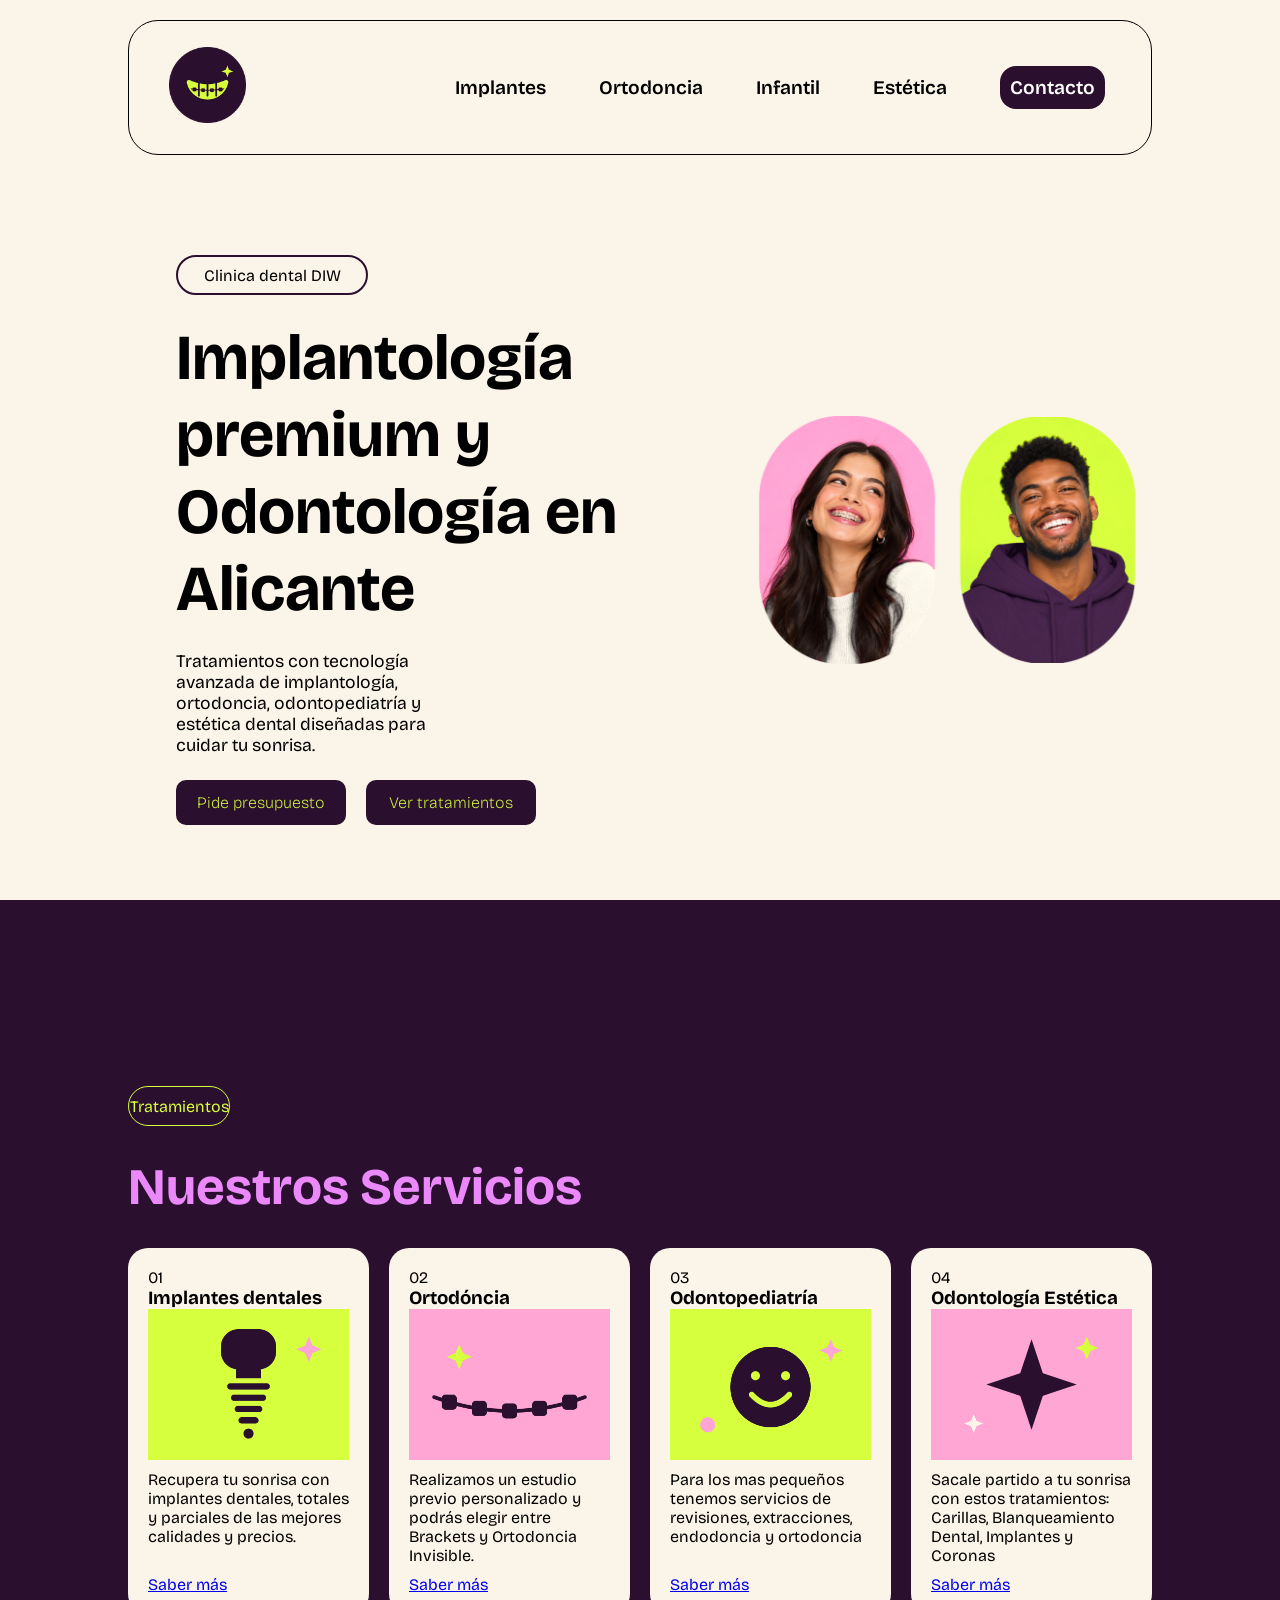
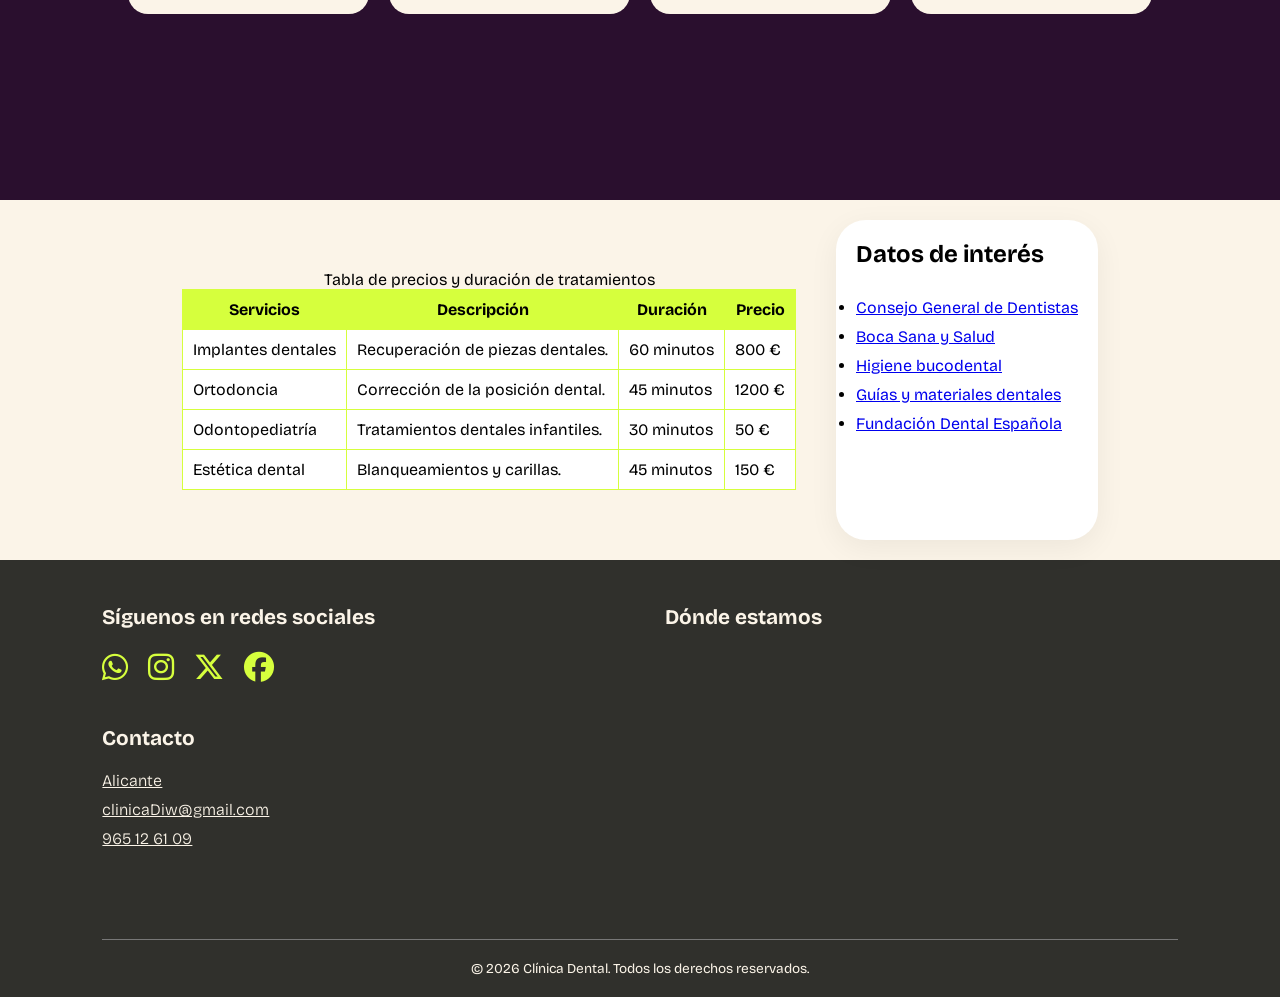
==== index.html @ 1267e320 "versión movil con media query, solo movil" ====
<!DOCTYPE html>
<html lang="es">
<head>
    <meta charset="UTF-8">
    <meta name="viewport" content="width=device-width, initial-scale=1.0">
    <meta charset="UTF-8">
    <meta name="description" content="Clínica Dental DIW en Alicante. Especialistas en implantología, ortodoncia, odontopediatría y estética dental.">
    <meta name="author" content="Clínica Dental DIW">
    

     <title>Clínica Dental DIW</title>

   <link rel="stylesheet" href="style.css">
   <link rel="preconnect" href="https://fonts.googleapis.com">
<link rel="preconnect" href="https://fonts.gstatic.com" crossorigin>
<link href="https://fonts.googleapis.com/css2?family=Bricolage+Grotesque:opsz,wght@12..96,200..800&display=swap" rel="stylesheet">
<link rel="stylesheet" href="https://cdnjs.cloudflare.com/ajax/libs/font-awesome/6.7.2/css/all.min.css">

</head>
   
<body>
  

    <div class="container1">

                <main>
  <!-- <a class="whatsappFijo" href="https://wa.me/34XXXXXXXXX" target="_blank">
    <i class="fa-brands fa-whatsapp"></i>
    </a> -->
        <header>
            <nav>

                <div class="logo" >
                    <a href="#inicio">
                        <img src="/assets/images/logo_1282.png" alt="logo">
                    </a>
                </div>

                <ul class="menuEscritorio">
                    <li><a href="#implantes">Implantes</a></li>
                    <li><a href="#ortodoncia">Ortodoncia</a></li>
                    <li><a href="#infantil"> Infantil</a></li>
                    <li><a href="#estetica">Estética</a></li>
                    <li><a id="contactoBoton" href="contacto.html">Contacto</a></li>
                </ul>


                      <!-- menu movil -->

            <div class="menuMovil">
                <details>
                    <summary>Servicios</summary>

                    <ul>
                        <li><a href="#implantes">Implantes</a></li>
                        <li><a href="#ortodoncia">Ortodoncia</a></li>
                        <li><a href="#infantil">Infantil</a></li>
                        <li><a href="#estetica">Estética</a></li>
                    </ul>
                </details>
            </div>

            </nav>


      
        </header>

        <div class="cabecera" >

            <div class="container2" id="inicio">

                <div class="Izquierda">

                    <div class="elh3">
                        <p>Clinica dental DIW</p>
                    </div>
                    
                    <div class="elh1">
                        <h1>Implantología <br><span>premium </span>y <br>Odontología en Alicante</h1>
                    </div>
                    
                    <div class="elp">
                        <P>Tratamientos con tecnología avanzada de implantología, ortodoncia,
                        odontopediatría y estética dental diseñadas para cuidar tu sonrisa.
                        </P>
                    </div>
                    

                    <div class="containerBotones">
                        <a href="contacto.html">Pide presupuesto</a>
                        <a href="#implantes">Ver tratamientos</a>
                    </div>

                </div>

            
                <div class="Derecha">

                    <img src="/assets/images/fotos_corporativas1.png "  alt="">
                    <img src="/assets/images/fotos_corporativas2.png"  alt="">

                </div>
     
            </div>

        </div>


        <!-- SECCIÓN 1 SERVICIOS -->
        <section class="seccionServicios" id="implantes"  >

            <div class="tituloServicios" id="ortodoncia">

                <div class="tratamientos" id="infantil">

                    <p id="estetica">Tratamientos</p>

                </div>
                <div>
                    <h2>Nuestros Servicios</h2>
                </div>

            </div>


            <div class="ContainerServicios">

                <div class="servicio" >
                    <p>01</p>
                    <h3>Implantes dentales</h3>
                    <img src="/assets/images/01_implantes.png"  alt="">
                    <p class="textoServicio">Recupera tu sonrisa con implantes dentales, totales y parciales de las mejores calidades y precios.</p>

                    <a href="contacto.html"> Saber más </a>
                </div>

                   <div class="servicio" >
                    <p>02</p>
                    <h3>Ortodóncia</h3>
                    <img src="/assets/images/02_ortodoncia.png" alt="">
                    <p class="textoServicio">Realizamos un estudio previo personalizado y podrás elegir entre Brackets y Ortodoncia Invisible.</p>

                    <a href="contacto.html"> Saber más </a>
                </div>

                   <div class="servicio" >
                    <p>03</p>
                    <h3>Odontopediatría</h3>
                    <img src="/assets/images/03_odontopediatria.png" alt="">
                    <p class="textoServicio">Para los mas pequeños tenemos servicios de revisiones, extracciones, endodoncia y ortodoncia</p>

                    <a href="contacto.html"> Saber más </a>
                </div>

                   <div class="servicio" >
                    <p>04</p>
                    <h3>Odontología Estética</h3>
                    <img src="/assets/images/04_estetica.png" alt="">
                    <p class="textoServicio">Sacale partido a tu sonrisa con estos tratamientos: Carillas, Blanqueamiento Dental, Implantes y Coronas</p>

                    <a href="contacto.html"> Saber más </a>
                </div>

            



            </div>
 
        </section>

        
        <section class="section2">

              
                    <div class="tabla">
                       <caption>Tabla de precios y duración de tratamientos</caption>
                        <table>

                            
                       <thead>
                            <tr>
                                <th>Servicios</th>
                                <th >Descripción</th>
                                <th>Duración</th>
                                <th>Precio</th>
                            </tr>
                       </thead>
                       <tbody>
                                <tr>
                                    <td>Implantes dentales</td>
                                    <td>Recuperación de piezas dentales.</td>
                                    <td>60 minutos</td>
                                    <td>800 €</td>
                                </tr>

                                <tr>
                                    <td>Ortodoncia</td>
                                    <td>Corrección de la posición dental.</td>
                                    <td>45 minutos</td>
                                    <td>1200 €</td>
                                </tr>

                                <tr>
                                    <td>Odontopediatría</td>
                                    <td>Tratamientos dentales infantiles.</td>
                                    <td>30 minutos</td>
                                    <td>50 €</td>
                                </tr>

                                <tr>
                                    <td>Estética dental</td>
                                    <td>Blanqueamientos y carillas.</td>
                                    <td>45 minutos</td>
                                    <td>150 €</td>
                                </tr>
                                
                       </tbody>

                        </table>
                </div>

                <aside>

                    <h4>Datos de interés</h4>
                       <ul class="enlaces">
                            <li><a href="https://consejodentistas.es/" target="_blank">Consejo General de Dentistas</a></li>
                            <li><a href="https://bocasanaysalud.es/" target="_blank">Boca Sana y Salud</a></li>
                            <li><a href="https://consejodentistas.es/informacion-publica/salud-bucodental/campanas/taller-de-higiene-bucodental/" target="_blank">Higiene bucodental</a></li>
                            <li><a href="https://consejodentistas.es/comunicacion/publicaciones/guias-y-materiales/" target="_blank">Guías y materiales dentales</a></li>
                            <li><a href="https://fundaciondental.es/" target="_blank">Fundación Dental Española</a></li>
                       </ul>

                </aside>



        </section>

   



                </main>

                
<footer class="footer">

    <div class="footerContenido">

        <div class="footerRedes">
            <h3>Síguenos en redes sociales</h3>

            <div class="iconosRedes">
                <a href="https://wa.me/34XXXXXXXXX" target="_blank" aria-label="WhatsApp">
                    <i class="fa-brands fa-whatsapp"></i>
                </a>

                <a href="https://www.instagram.com/TU_CUENTA" target="_blank" aria-label="Instagram">
                    <i class="fa-brands fa-instagram"></i>
                </a>

                <a href="https://x.com/TU_CUENTA" target="_blank" aria-label="X">
                    <i class="fa-brands fa-x-twitter"></i>
                </a>

                <a href="https://www.facebook.com/TU_CUENTA" target="_blank" aria-label="Facebook">
                    <i class="fa-brands fa-facebook"></i>
                </a>
            </div>

            <h3>Contacto</h3>
            <a class="contactosFooter" href="https://www.google.com/maps/search/?api=1&query=Calle+Mayor+10,+Alicante" target="_blank">Alicante</a>
            <a class="contactosFooter" href="mailto:clinicaDiw@gmail.com">clinicaDiw@gmail.com</a>
            <a class="contactosFooter" href="tel:965126109">965 12 61 09</a>
        </div>

        <div class="footerMapa">
            <h3>Dónde estamos</h3>

            <iframe
                src="https://www.google.com/maps?q=Alicante%2C%20Espa%C3%B1a&output=embed"  height="250"  style="border:0;" allowfullscreen=""  loading="lazy">
             
            </iframe>
        </div>

    </div>

    <p class="copyright">© 2026 Clínica Dental. Todos los derechos reservados.</p>

</footer>



    </div>


</body>
</html>
---- style.css ----
*{
    margin: 0;
    padding: 0;
    box-sizing: border-box;

}

body{
      font-family: "Bricolage Grotesque", sans-serif;
}

.container1{
    background-color: #FBF4E8 ;
    width: 100%;
     min-height: 100vh;
   
}

/* .whatsappFijo {
    position: fixed;
    bottom: 25px;
    right: 25px;
    background-color: #25D366;
    color: white;
    font-size: 5em;
    padding: 12px;
    border-radius: 50%;
    z-index: 1001;
} */

.menuMovil{
    /* background-color: aqua; */
    display: none;
}

nav{
    position: fixed;
    top: 20px;
    left: 10%;
    z-index: 1000;

    background-color: #FBF4E8;
    border: 1.5px solid black;
    width: 80%;
    height: 15vh;
     display: flex;
    flex-direction: row;
    align-items: center;
    align-content: center;
    justify-content: space-between;

    padding-left: 40px;
    padding-right: 40px;
    
    border-radius: 30px;
}

nav ul{
         display: flex;
    flex-direction: row;
    gap: 40px;
     list-style: none;
     
}

 nav a{
    text-decoration: none;
    color: black;
    font-size: 1.2em;
    font-weight: 600;

}
nav li{
    padding: 0.4rem;
}
li:hover{
    background-color:  #D6FF3D;
    border-radius: 12px;
    padding: 0.4rem;
}

#contactoBoton{
color:white;

border-radius: 16px;
background-color: #2A0F2E;
padding: 10px;

}

header{
    height: 20vh;
   display:flex;
   align-items: center;
   align-content: center;
   justify-content: center;
   /* padding: 40px; */
   /* background-color: rgba(42, 126, 165, 0.644); */

}

.logo img{
    width: 60%;
    height: auto;
}

.cabecera{

    /* background-color: #D6FF3D; */
    width:100%;
    height: 80vh;
       display: flex;

    align-items: center;
    align-content: center;
    justify-content: center;
}
    
   


.container2{
  
    /* background-color: aquamarine; */
    width: 80%;
    height: 70vh ;
    display: flex;
    flex-direction: row;
}

.Izquierda{
    padding: 1rem;
    /* background-color: #eb89fa; */
    width: 60%;
    min-height: 60vh ;
    display: flex;
    flex-direction: column;
    align-content: center;
    justify-content: center;
    gap:1.5rem;

    padding-left: 3rem;
}

.elh3 {
    /* background-color: #48da8e; */
    border: #2A0F2E solid 2px;
    width: 12rem;
    height: 40px;
    border-radius: 50px;
    display: flex;
    align-items: center;
    align-content: center;
    justify-content: center;
}

h1{
    font-size: 4rem;
}

.elp{
    /* background-color: #89fa9e; */
    width: 50%;

    font-size: 1.1em;
}


.containerBotones {
    display: flex;
    flex-direction: row;
    gap: 20px;
}

.containerBotones a {
    display: flex;
    justify-content: center;
    align-items: center;
    width: 170px;
    height: 45px;
    border-radius: 10px;
    background-color: #2A0F2E;
    color: #D6FF3D;
    text-decoration: none;
    text-align: center;
    box-sizing: border-box;
    font-weight: 200;
}





.Derecha{
    /* background-color: rgb(77, 74, 71); */
    display: flex;
    flex-direction: row;
    width: 40%;
    align-items: center;
    justify-content: center;
    gap: 15px;
    padding: 20px;

}

.Derecha img{
    width: 50%;
    height: auto;   
}


/* SERVICIOS */
.seccionServicios{
    background-color:#2A0F2E;
    width: 100%;
    height: 100vh;
    display: flex;
    flex-direction: column;
    align-items: center;
    align-content: center;
    justify-content: center;
    gap:30px;
   
}
.tituloServicios{

text-align: left;
background-color: #2A0F2E;
 width: 80%;

 display: flex;
 flex-direction: column;
 gap: 30px;
 color:#eb89fa;

}

.tratamientos{
    background-color: #eb89fa00;
    width: 10%;
    display: flex;
    align-items: center;
    align-content: center;
    justify-content: center;
    text-align: center;
    border:#D6FF3D 1.5px solid;
    border-radius: 50px;
    height: 40px;
    color:#D6FF3D;
}

.ContainerServicios{
    /* background-color: #99a277; */
    display: flex;
    align-items:stretch;
    justify-content:space-between;
 
    flex-direction: row;
    width: 80%;
    gap: 20px;
    

}

.servicio{

    flex:1;
    background-color: #FBF4E8;
    display: flex;
    flex-direction: column;
    padding: 20px;
   
    /* padding: 15px 15px; */
    border-radius: 20px;
}

.servicio img{
    width: 100%;
    height: auto;
}

.servicio p{
    font-size: 1em;
    /* background-color: #D6FF3D; */
    /* width: 90%; */
    
}

.textoServicio{
    padding-top: 10px;
}

h2{
    font-size: 3.2em;
}

.servicio a{
    padding-top: 10px;
    margin-top: auto;
}

/* SECTION 2 TABLA Y ASIDE */

.section2{
    width: 100%;
    height: 40vh;
    background-color:#FBF4E8;
    display: flex;
    flex-direction: row;
    justify-content: center;
}

aside {
    background-color: white;
    padding: 20px;
    display: flex;
        margin:20px;
        gap:10px;

        box-shadow: 0 8px 30px rgba(0, 0, 0, 0.06);
        border-radius: 30px;
    flex-direction: column;
}

aside a:hover,
footer a:hover{
     color: #eb89fa;
}

aside a:visited,
footer a.visited{
    color: #777;
}

.enlaces{
    display: flex;
    flex-direction: column;
    gap:10px;

}

.enlaces a{
    font-size: 1em;
}

h4{
    font-size: 1.5em;
    padding-bottom: 20px;
}





/* TABLA */

.tabla{
    display: flex;
    justify-content: center;
    align-items: center;
    align-content: center;
    flex-direction: column;
    /* background-color: #7d188d; */
    width: auto;
    margin:20px;
}



table {
    border:#D6FF3D 1px solid;
    background-color: #FBF4E8;
     border-collapse: collapse;
     overflow-x: auto;
     
    
}

thead{
background-color:#D6FF3D
}

th, td{
    border:#D6FF3D 1px solid;
    padding: 10px;
   
}

td{
 background-color: white;
}

tbody tr:first-child {
    background-color: #D6FF3D;
}

tbody tr:nth-child(odd) {
    background-color: #FBF4E8;
}

tbody tr:nth-child(even) {
    background-color: #eb89fa;
}




/* SECCIÓN CONTACTO */
.secContacto {
    min-height: 85vh;
    display: flex;
    justify-content: center;
    align-items: center;
    padding: 50px 20px;
}

/* TARJETA DEL FORMULARIO */
.secContacto > div {
    width: 100%;
    max-width: 650px;
    background-color: white;
    padding: 40px;
    border-radius: 25px;
    box-shadow: 0 8px 30px rgba(0, 0, 0, 0.06);
}

.secContacto h1 {
    font-size: 2.2em;
    margin-bottom: 30px;
    text-align: center;
}

/* CAMPOS DEL FORMULARIO */
.campo {
    display: flex;
    align-items: center;
    gap: 15px;
    margin-bottom: 20px;
}

.campo label {
    width: 100px;
    font-weight: 600;
}

.campo input,
.campo textarea {
    flex: 1;
    min-width: 0;
    padding: 12px;
    border: 1px solid #dedbd3;
    border-radius: 10px;
    font-family: inherit;
    font-size: 0.95em;
    background-color: #FBF4E8;
}

.campo textarea {
    height: 110px;
    resize: vertical;
}

.campo input:focus,
.campo textarea:focus {
    outline: 2px solid #D6FF3D;
    border-color: transparent;
}

/* PRIVACIDAD */
.privacidad {
    display: flex;
    align-items: center;
    gap: 8px;
    margin: 25px 0;
    font-size: 0.9em;
}

.privacidad input {
    margin: 0;
}

/* FOOTER */

.footer {
    background-color: #30302C;
    color: #FBF4E8;
    padding: 45px 8% 20px;
}

.footerContenido {
    display: flex;
    justify-content: space-between;
    gap: 50px;
    
}

.footerRedes,
.footerMapa {
    flex: 1;
    /* background-color: #eb89fa; */
}

.footer h3 {
    margin-bottom: 20px;
    font-size: 1.3em;
}

.footerRedes a {
    margin-bottom: 10px;
}

.contactosFooter{
    display: flex;
    flex-direction: column;
    color:#FBF4E8;
    font-weight:300;
}

/* ICONOS */

.iconosRedes {
    display: flex;
    
    gap: 20px;
    margin-bottom: 30px;
    /* background-color: #777; */
}

.iconosRedes a {
    color: #D6FF3D;
    font-size: 30px;
  
}



/* MAPA */

.footerMapa iframe {
    border-radius: 15px;
    width: 100%;
}

/* COPYRIGHT */

.copyright {
    text-align: center;
    margin-top: 35px;
    padding-top: 20px;
    border-top: 1px solid #777;
    font-size: 0.85em;
}



/* MOVIL */
@media screen and (max-width: 700px){

    h1{
        font-size: 1.5em;
    }

 
    header{
        height: 10vh;
    }
   nav {
         left: 5%;
    width: 80%;
    /* padding-left: 15px;
    padding-right: 15px; */
    }

    nav a{
        font-size: 1em;
        
    }

    .menuMovil{
       
        display: flex;
        align-items: center;
        
    }

    .menuMovil details{
        position: relative;
    }

     .menuMovil summary {
        cursor: pointer;
        list-style: none;
        font-weight: 600;
        font-size: 1em;
    }

    .menuMovil details ul {
        position: absolute;
        top: 30px;
        right: 0;
        background-color: #FBF4E8;
        border: 1px solid black;
        border-radius: 12px;
        padding: 10px;
        display: flex;
        flex-direction: column;
        gap: 10px;
        width: 130px;
    }
    .menuEscritorio{
        display: none;
       
    }

    .container2 {
    flex-direction: column;
    height: auto;
   width: auto;
   
}
    /* .container1,
    .container2{
        width: 100%;
    } */

   .seccionServicios{
    flex-direction: column;
    height: auto;
    padding-bottom: 20px;
    
   }
    .ContainerServicios{
        flex-direction: column;
       
        align-items: center;
    }
    .servicio{
    max-width: 80%;
        height: auto;
    }

    .section2{
        flex-direction: column;
        height: auto;
        align-items: center;
    }
  
    .elp{
        /* background-color: #D6FF3D; */
        width: 90%;
        font-size: 1em;
    }

    
    .Izquierda{
        /* background-color: #eb89fa; */
        width: auto;
    }

    .Derecha {
        display: none;
    }

    span{
        background-color:#eb89fa;
        border-radius: 20px;
    }

    .containerBotones{
        flex-direction: column;
    }

    .tabla{
        display: none;
    }

    aside{
        width: 65%;
        height: auto;
        
    }

    .footerContenido {
        flex-direction: column;
    }

    .footerMapa iframe{
        width: auto;
        max-width: 200px;
    }

    .tratamientos{
       padding: 10px;
        width:fit-content;
        margin-top:10px;
    }

    h2{
        font-size: 2em;
    }

}
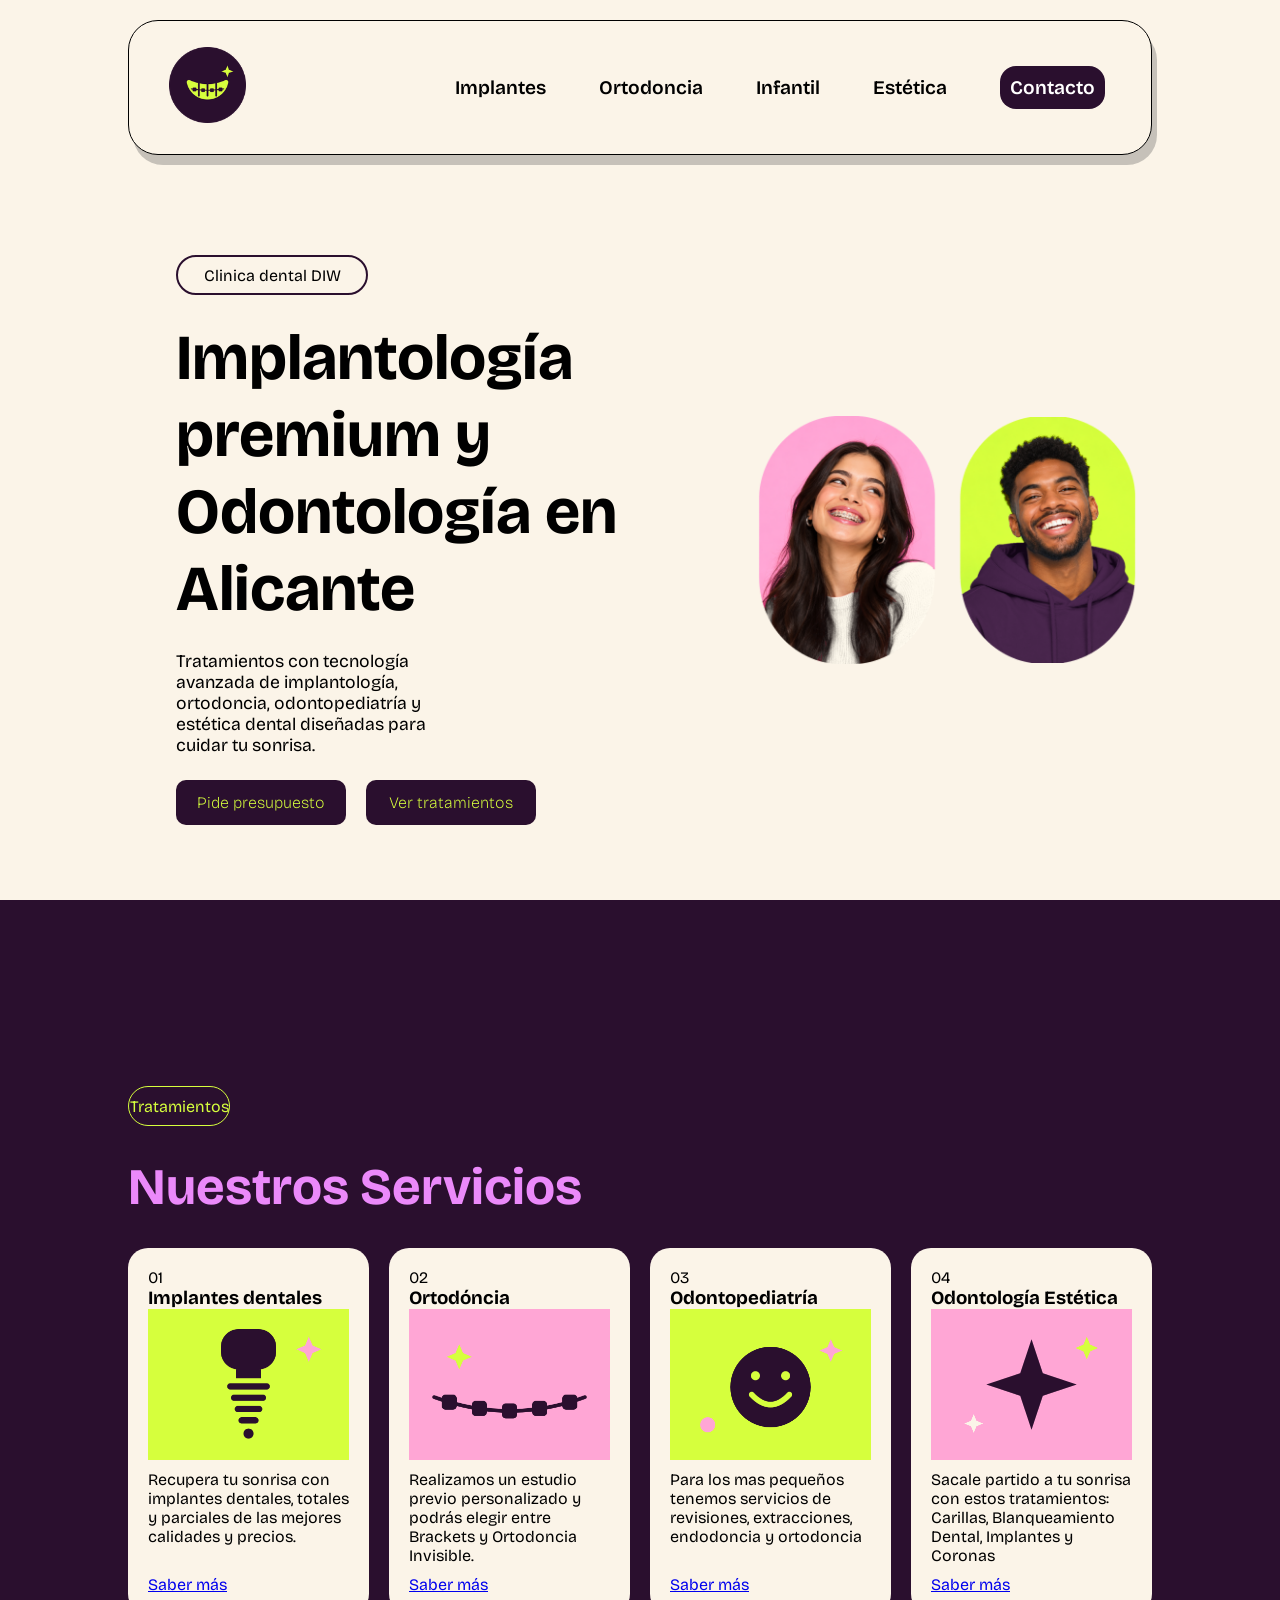
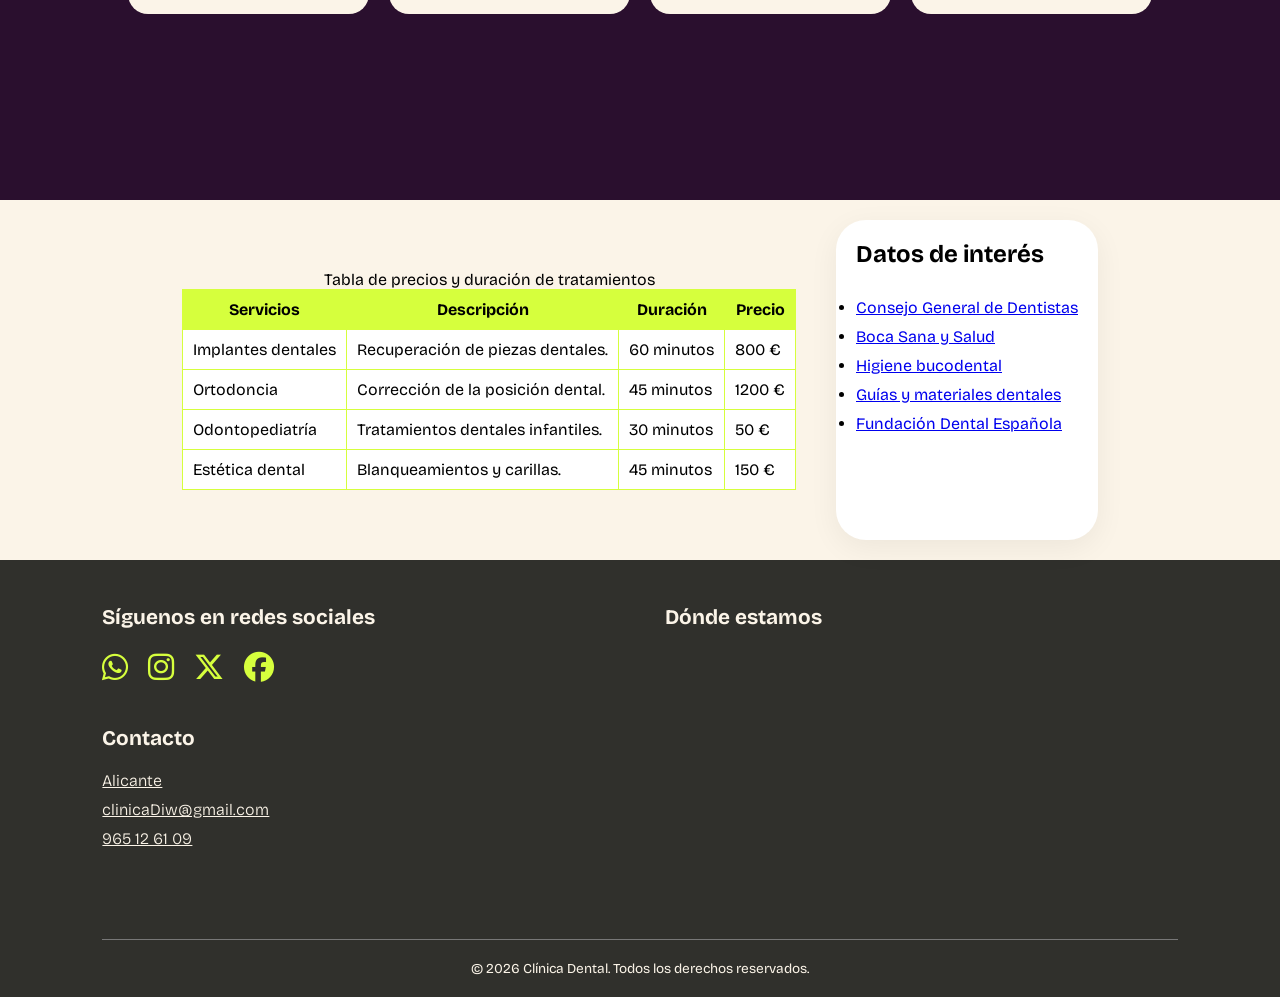
==== commit b7ef1af5: "añadir sombra a mi menú nav de la web de dentista" ====
--- a/index.html
+++ b/index.html
@@ -9,6 +9,7 @@
     
 
      <title>Clínica Dental DIW</title>
+     <link rel="stylesheet" href="impresion.css"  media="print">
 
    <link rel="stylesheet" href="style.css">
    <link rel="preconnect" href="https://fonts.googleapis.com">
--- a/impresion.css
+++ b/impresion.css
@@ -0,0 +1,7 @@
+
+header,
+footer,
+nav,
+aside {
+    display: none !important;
+}
--- a/style.css
+++ b/style.css
@@ -53,6 +53,7 @@
     padding-right: 40px;
     
     border-radius: 30px;
+    box-shadow: 5px 10px 0 rgba(84, 84, 84, 0.312);
 }
 
 nav ul{
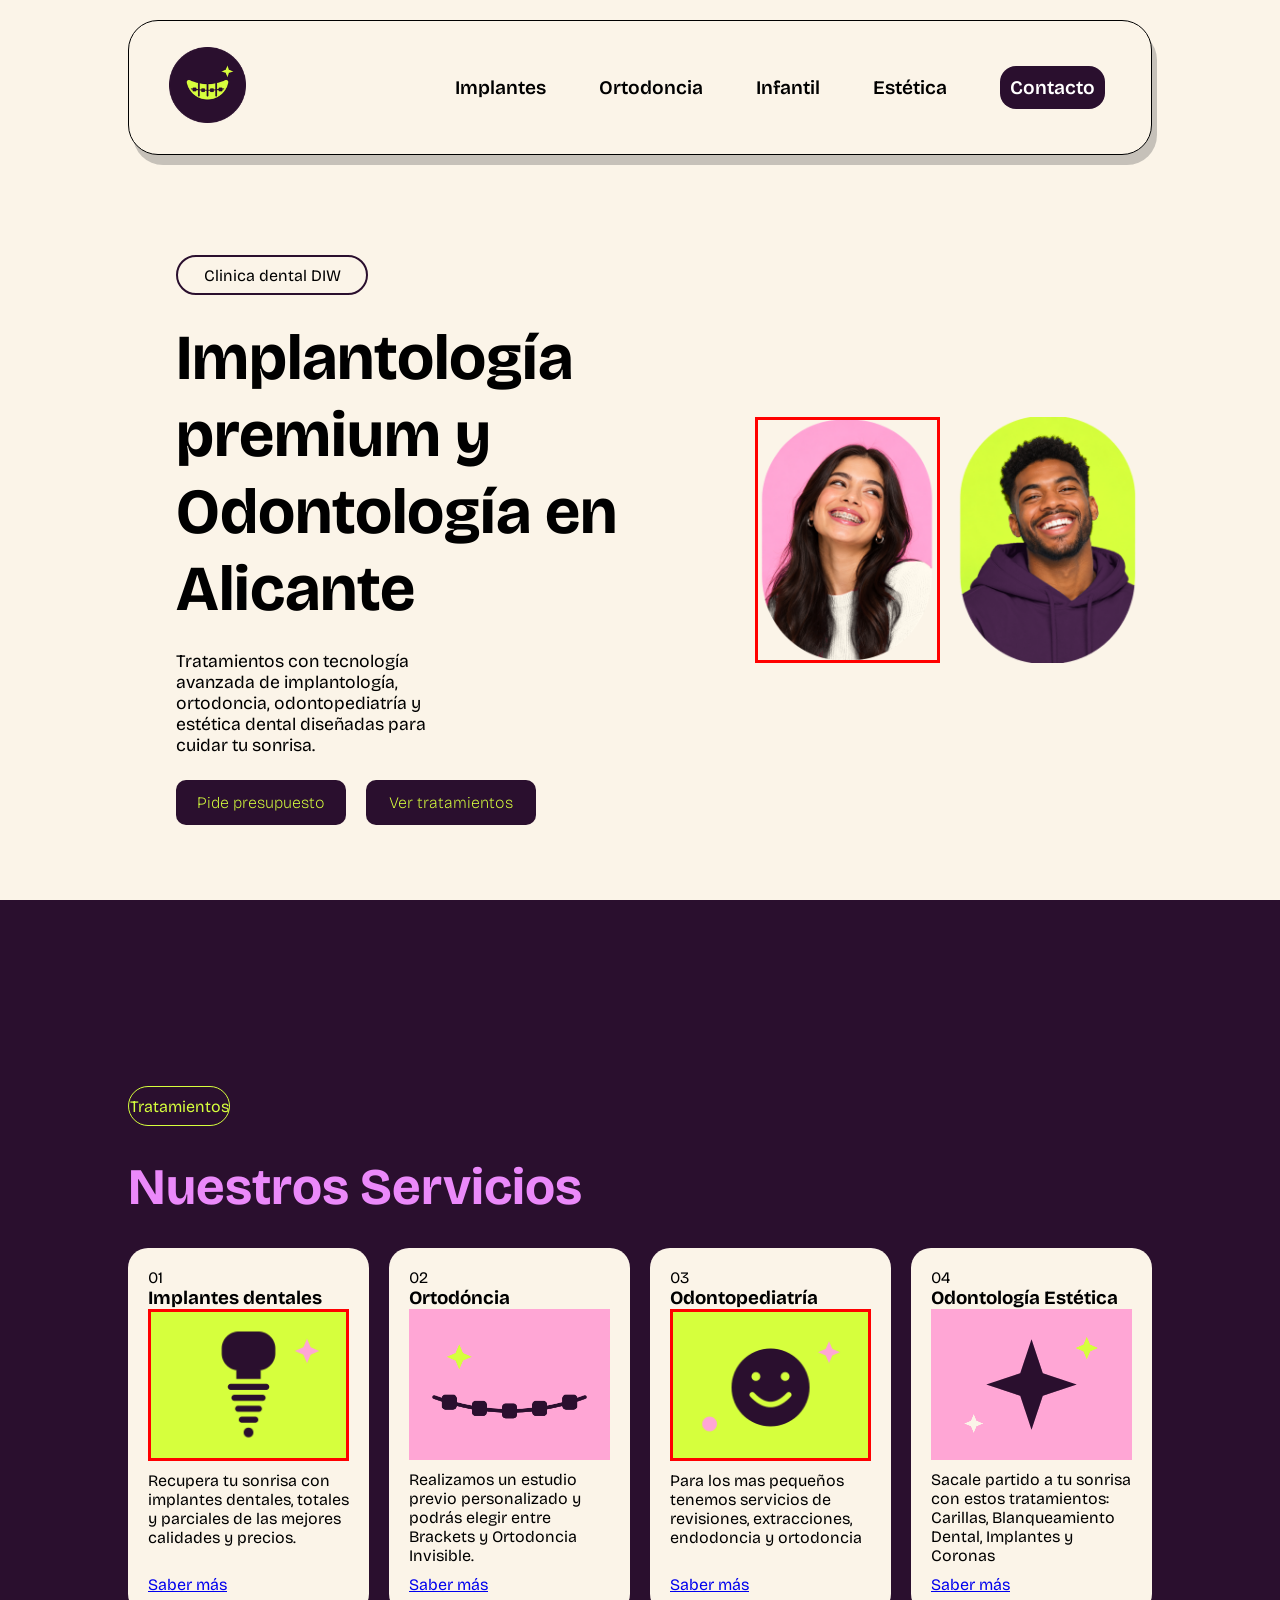
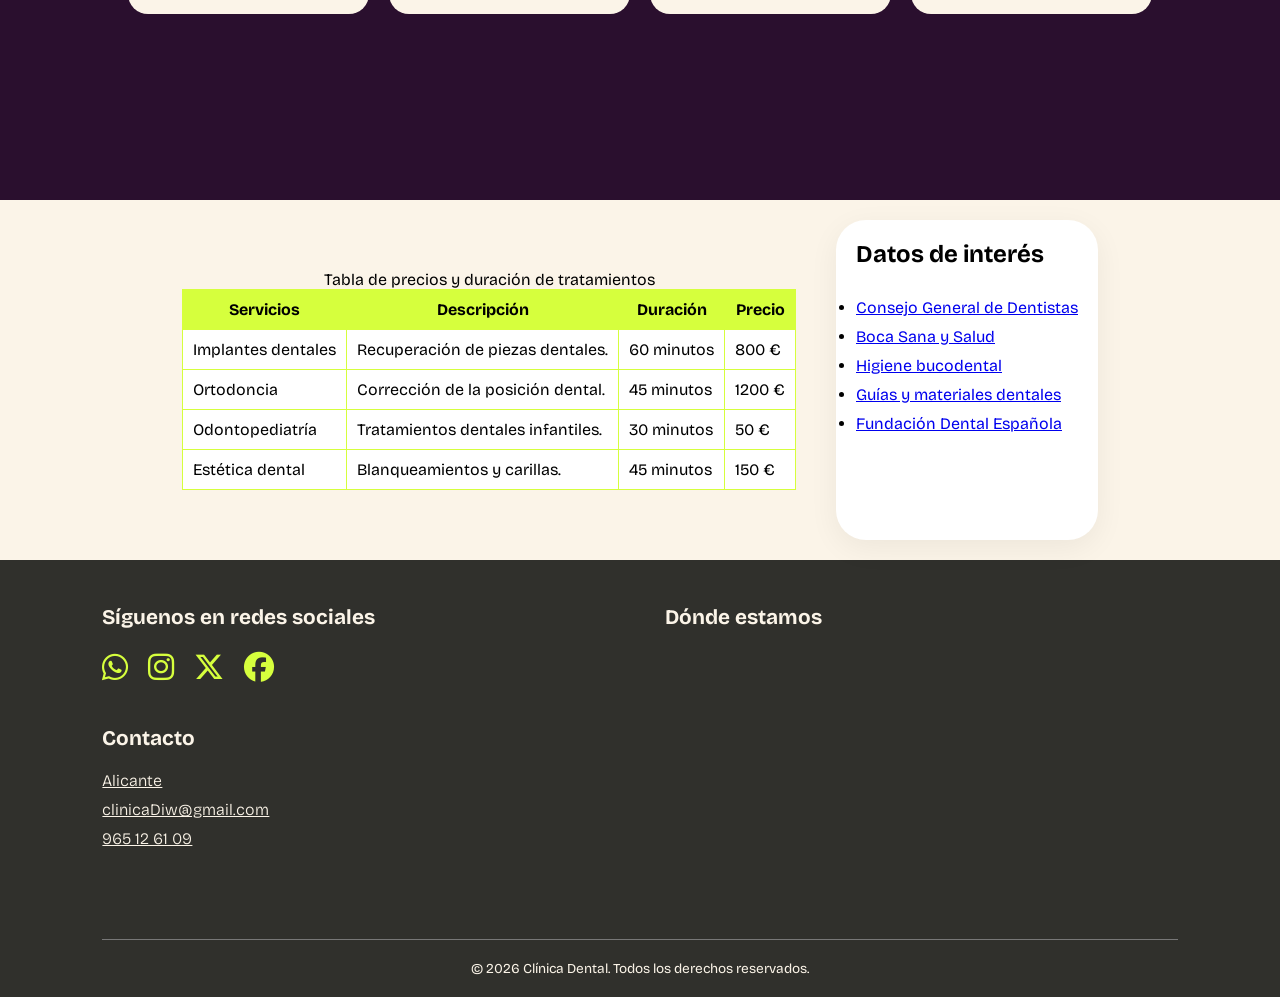
==== commit 57ed05d2: "añadido selector de atributo alt para señalar imagenes sin el alt" ====
--- a/index.html
+++ b/index.html
@@ -98,7 +98,7 @@
             
                 <div class="Derecha">
 
-                    <img src="/assets/images/fotos_corporativas1.png "  alt="">
+                    <img src="/assets/images/fotos_corporativas1.png "  >
                     <img src="/assets/images/fotos_corporativas2.png"  alt="">
 
                 </div>
@@ -130,7 +130,7 @@
                 <div class="servicio" >
                     <p>01</p>
                     <h3>Implantes dentales</h3>
-                    <img src="/assets/images/01_implantes.png"  alt="">
+                    <img src="/assets/images/01_implantes.png"  >
                     <p class="textoServicio">Recupera tu sonrisa con implantes dentales, totales y parciales de las mejores calidades y precios.</p>
 
                     <a href="contacto.html"> Saber más </a>
@@ -148,7 +148,7 @@
                    <div class="servicio" >
                     <p>03</p>
                     <h3>Odontopediatría</h3>
-                    <img src="/assets/images/03_odontopediatria.png" alt="">
+                    <img src="/assets/images/03_odontopediatria.png" >
                     <p class="textoServicio">Para los mas pequeños tenemos servicios de revisiones, extracciones, endodoncia y ortodoncia</p>
 
                     <a href="contacto.html"> Saber más </a>
--- a/style.css
+++ b/style.css
@@ -9,6 +9,9 @@
       font-family: "Bricolage Grotesque", sans-serif;
 }
 
+img:not([alt]){
+    border: 3px solid red;
+}
 .container1{
     background-color: #FBF4E8 ;
     width: 100%;
